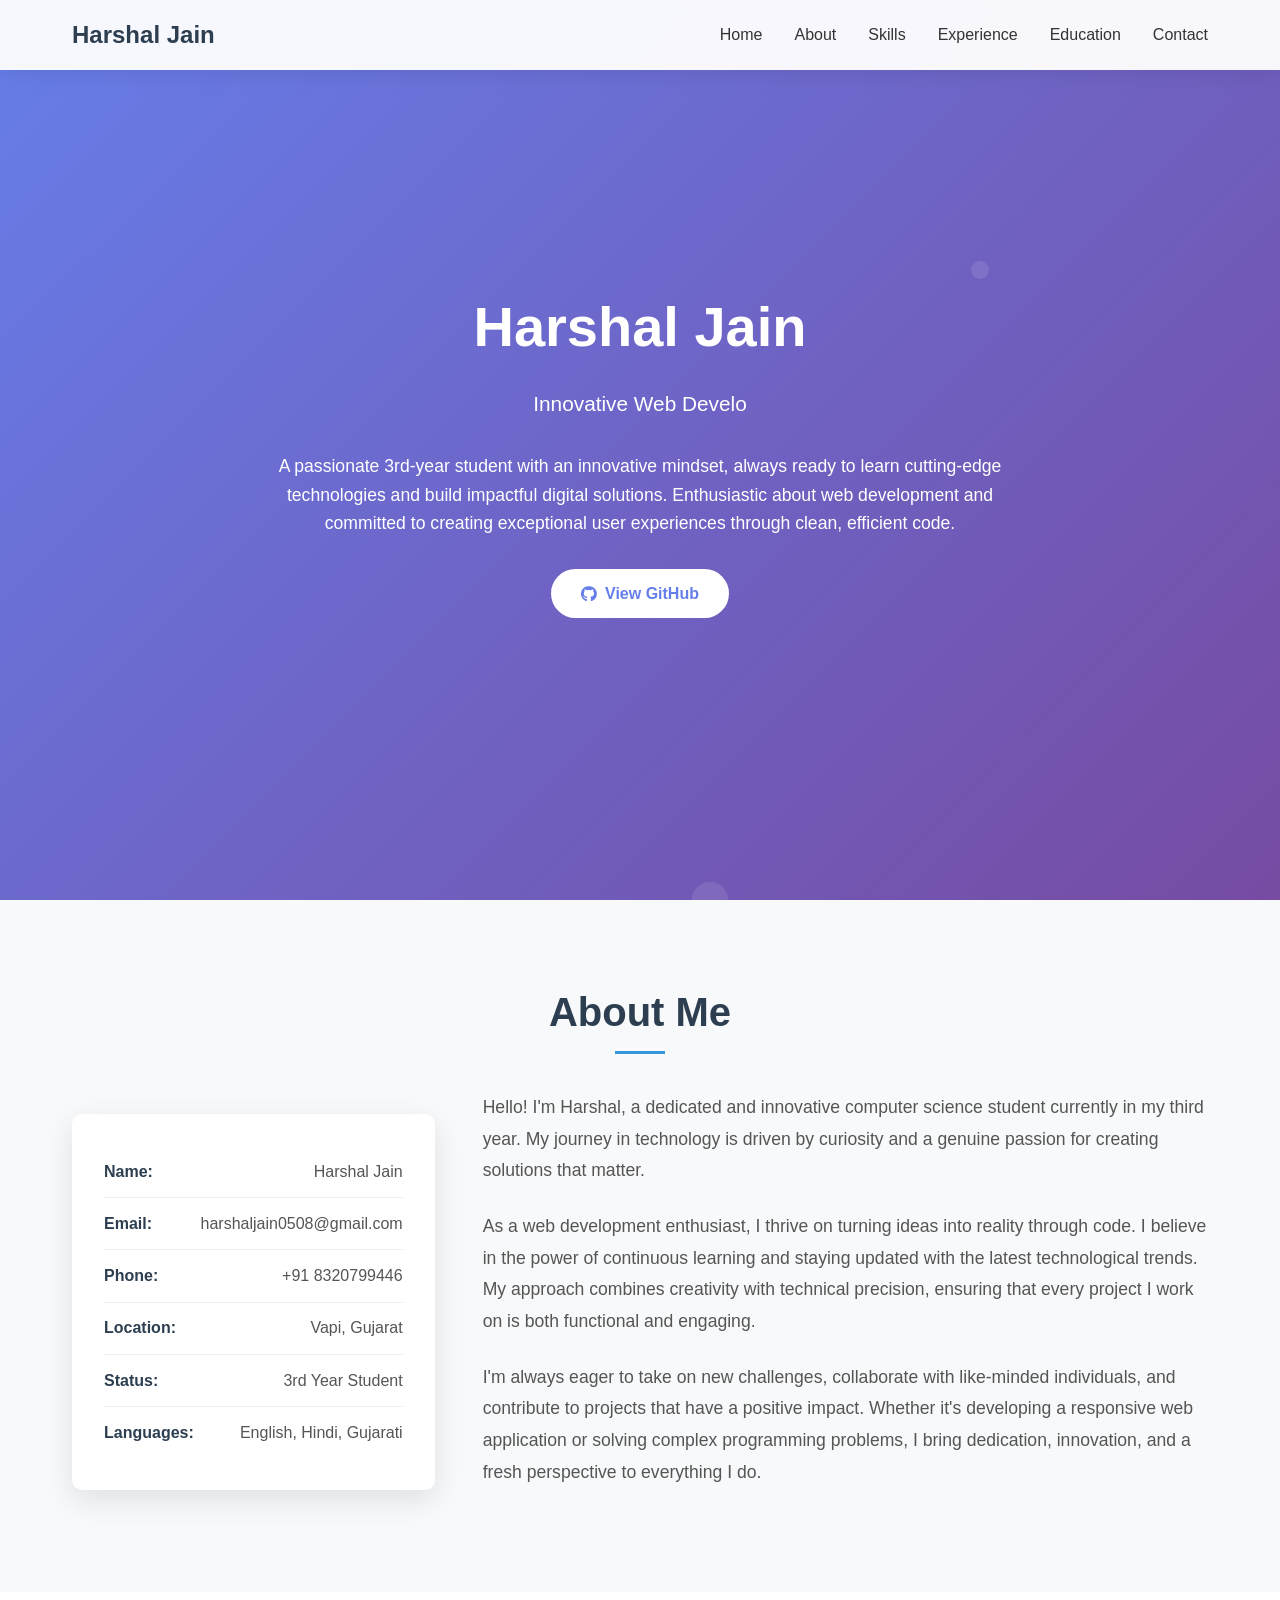
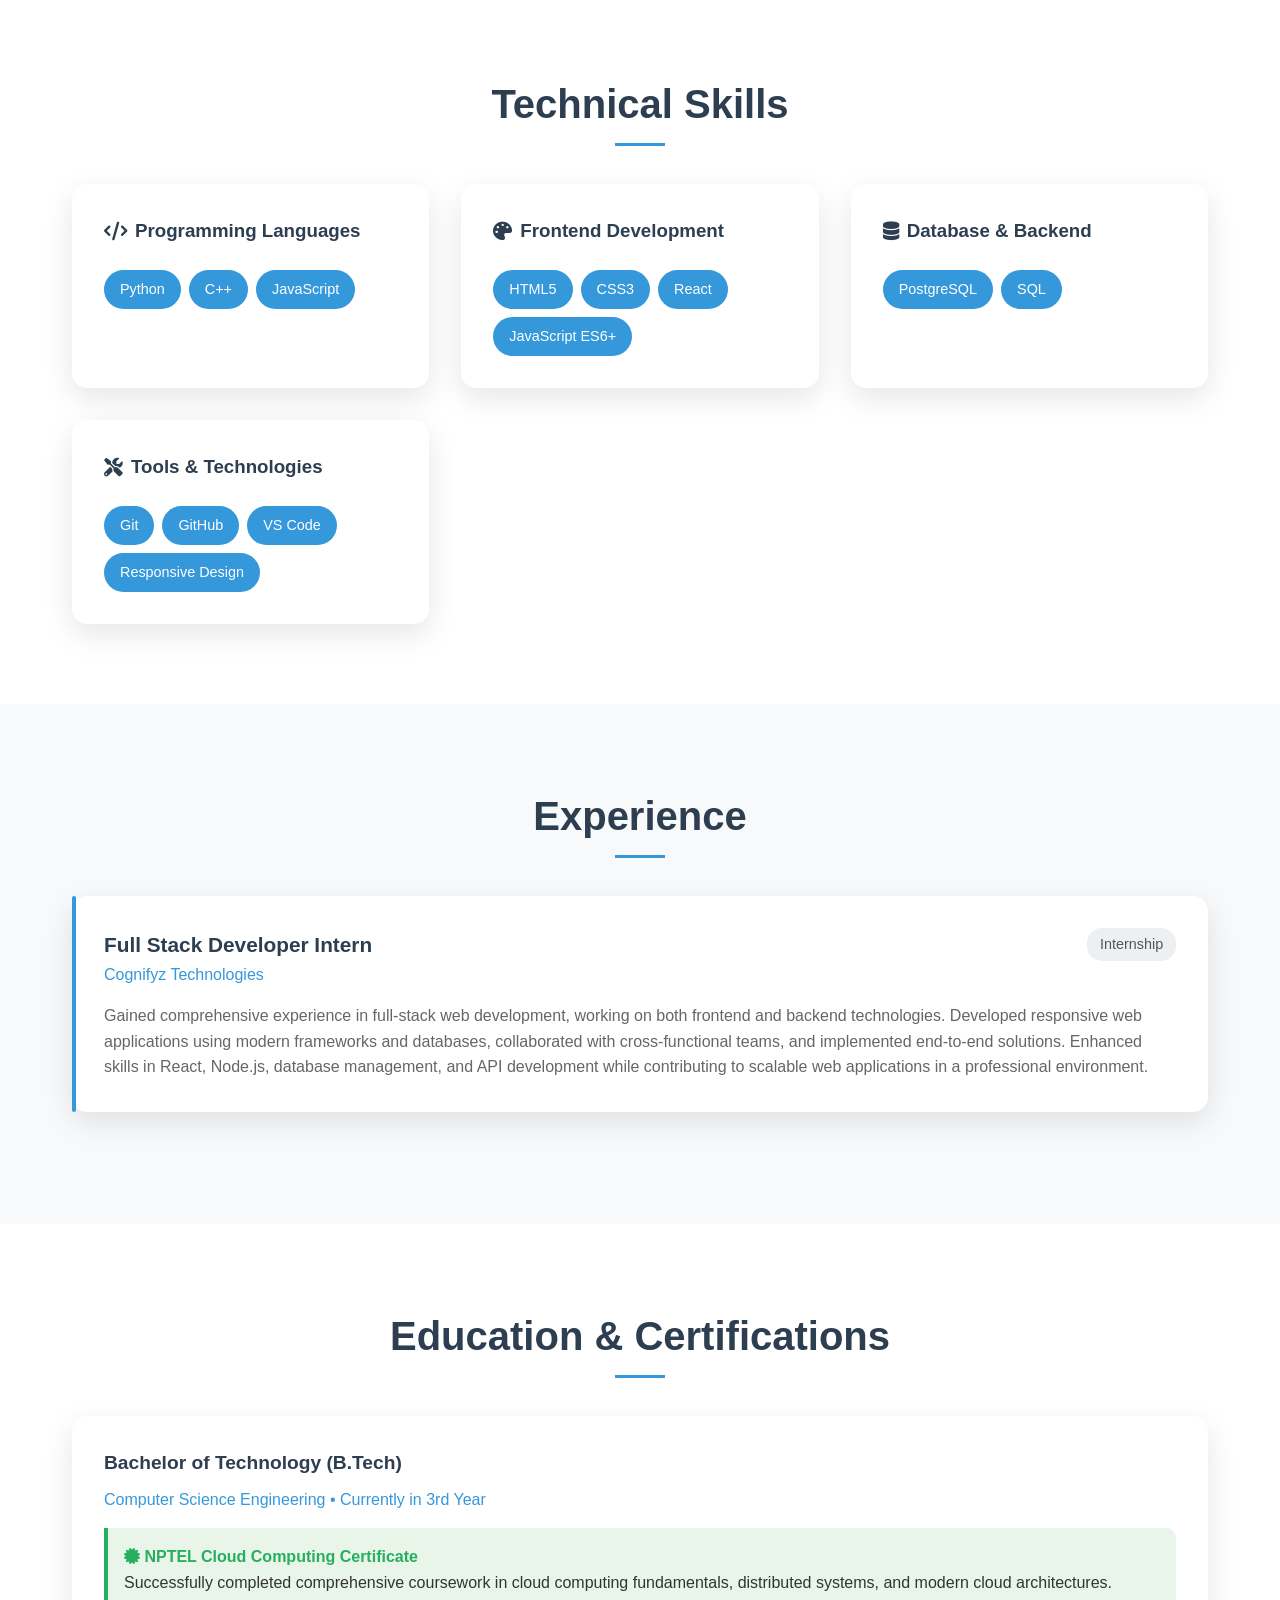
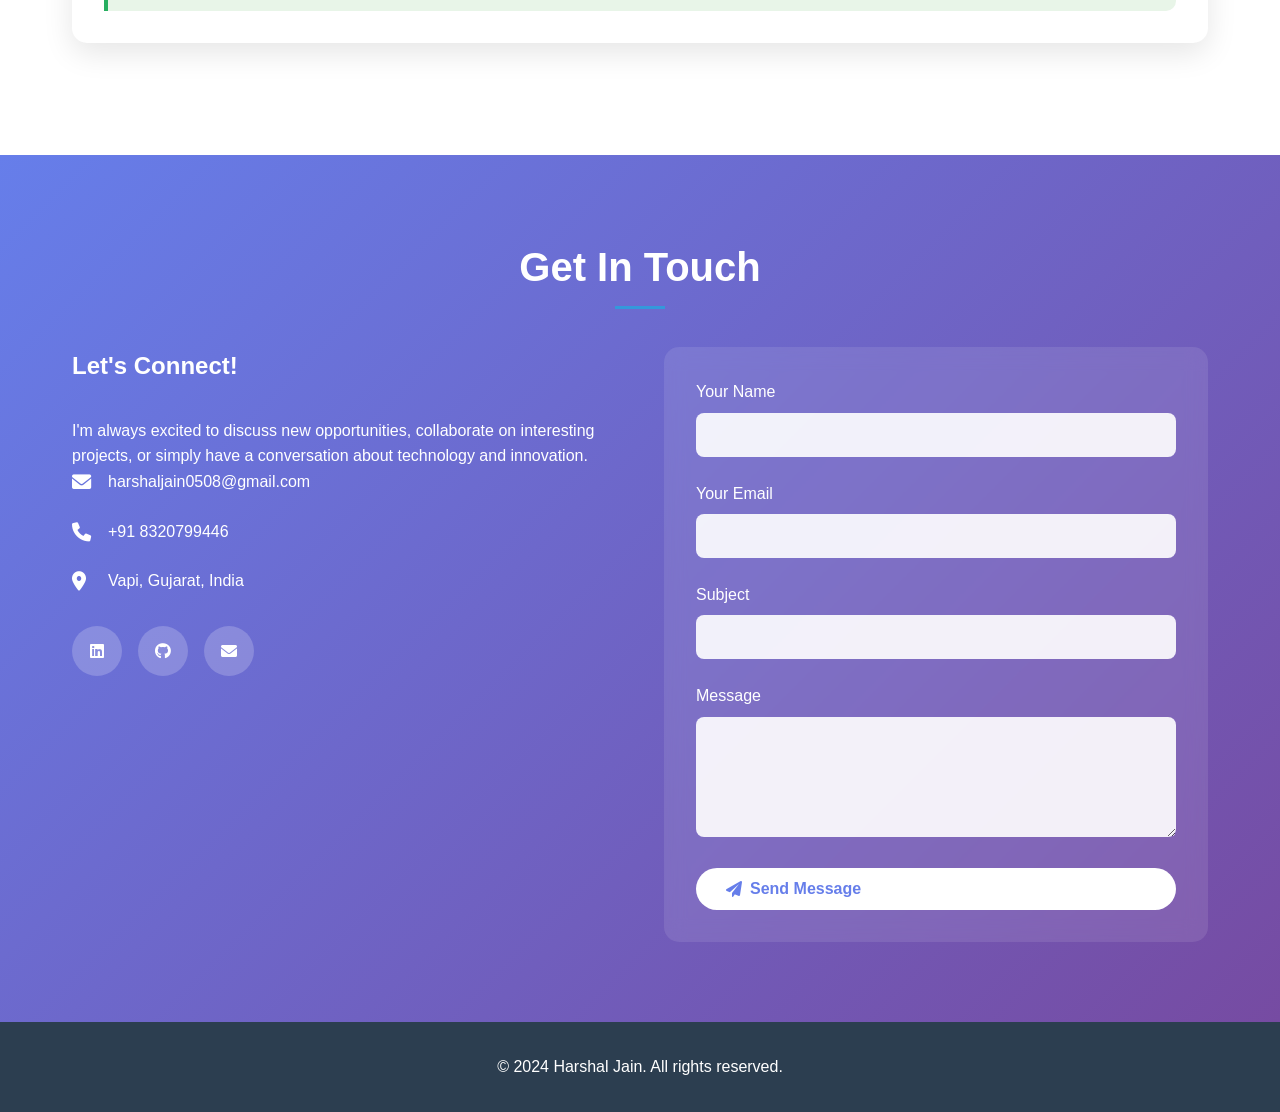
==== portfolio.html @ 142d11ee "Add files via upload" ====
<!DOCTYPE html>
<html lang="en">
<head>
    <meta charset="UTF-8">
    <meta name="viewport" content="width=device-width, initial-scale=1.0">
    <title>My Portfolio - Harshal Jain</title>
    <link href="https://cdnjs.cloudflare.com/ajax/libs/font-awesome/6.0.0/css/all.min.css" rel="stylesheet">
    <style>
        * {
            margin: 0;
            padding: 0;
            box-sizing: border-box;
        }

        body {
            font-family: 'Segoe UI', Tahoma, Geneva, Verdana, sans-serif;
            line-height: 1.6;
            color: #333;
            scroll-behavior: smooth;
        }

        /* Navigation */
        .navbar {
            position: fixed;
            top: 0;
            width: 100%;
            background: rgba(255, 255, 255, 0.95);
            backdrop-filter: blur(10px);
            z-index: 1000;
            padding: 1rem 0;
            box-shadow: 0 2px 20px rgba(0, 0, 0, 0.1);
            transition: all 0.3s ease;
        }

        .nav-container {
            max-width: 1200px;
            margin: 0 auto;
            display: flex;
            justify-content: space-between;
            align-items: center;
            padding: 0 2rem;
        }

        .logo {
            font-size: 1.5rem;
            font-weight: bold;
            color: #2c3e50;
            text-decoration: none;
        }

        .nav-links {
            display: flex;
            list-style: none;
            gap: 2rem;
        }

        .nav-links a {
            text-decoration: none;
            color: #333;
            font-weight: 500;
            transition: color 0.3s ease;
            position: relative;
        }

        .nav-links a:hover {
            color: #3498db;
        }

        .nav-links a::after {
            content: '';
            position: absolute;
            width: 0;
            height: 2px;
            bottom: -5px;
            left: 0;
            background: #3498db;
            transition: width 0.3s ease;
        }

        .nav-links a:hover::after {
            width: 100%;
        }

        /* Hero Section */
        .hero {
            min-height: 100vh;
            background: linear-gradient(135deg, #667eea 0%, #764ba2 100%);
            display: flex;
            align-items: center;
            justify-content: center;
            text-align: center;
            color: white;
            position: relative;
            overflow: hidden;
        }

        .hero::before {
            content: '';
            position: absolute;
            width: 200%;
            height: 200%;
            background: url('data:image/svg+xml,<svg xmlns="http://www.w3.org/2000/svg" viewBox="0 0 100 100"><defs><pattern id="grain" width="100" height="100" patternUnits="userSpaceOnUse"><circle cx="25" cy="25" r="1" fill="white" opacity="0.1"/><circle cx="75" cy="75" r="1" fill="white" opacity="0.1"/><circle cx="50" cy="10" r="0.5" fill="white" opacity="0.1"/><circle cx="10" cy="60" r="0.5" fill="white" opacity="0.1"/><circle cx="90" cy="40" r="0.5" fill="white" opacity="0.1"/></pattern></defs><rect width="100" height="100" fill="url(%23grain)"/></svg>');
            animation: float 20s ease-in-out infinite;
        }

        @keyframes float {
            0%, 100% { transform: translateY(0px) rotate(0deg); }
            50% { transform: translateY(-20px) rotate(1deg); }
        }

        .hero-content {
            position: relative;
            z-index: 2;
            max-width: 800px;
            padding: 2rem;
        }

        .hero h1 {
            font-size: 3.5rem;
            margin-bottom: 1rem;
            animation: slideInUp 1s ease;
        }

        .hero .subtitle {
            font-size: 1.3rem;
            margin-bottom: 2rem;
            opacity: 0.9;
            animation: slideInUp 1s ease 0.2s both;
        }

        .hero .description {
            font-size: 1.1rem;
            margin-bottom: 2rem;
            opacity: 0.8;
            animation: slideInUp 1s ease 0.4s both;
        }

        .cta-buttons {
            display: flex;
            gap: 1rem;
            justify-content: center;
            flex-wrap: wrap;
            animation: slideInUp 1s ease 0.6s both;
        }

        .btn {
            padding: 12px 30px;
            border: none;
            border-radius: 50px;
            font-size: 1rem;
            font-weight: 600;
            text-decoration: none;
            transition: all 0.3s ease;
            cursor: pointer;
            display: inline-flex;
            align-items: center;
            gap: 0.5rem;
        }

        .btn-primary {
            background: white;
            color: #667eea;
        }

        .btn-primary:hover {
            transform: translateY(-2px);
            box-shadow: 0 10px 25px rgba(0, 0, 0, 0.2);
        }

        .btn-secondary {
            background: transparent;
            color: white;
            border: 2px solid white;
        }

        .btn-secondary:hover {
            background: white;
            color: #667eea;
            transform: translateY(-2px);
        }

        @keyframes slideInUp {
            from {
                opacity: 0;
                transform: translateY(50px);
            }
            to {
                opacity: 1;
                transform: translateY(0);
            }
        }

        /* Section Styles */
        .section {
            padding: 5rem 0;
        }

        .container {
            max-width: 1200px;
            margin: 0 auto;
            padding: 0 2rem;
        }

        .section-title {
            text-align: center;
            font-size: 2.5rem;
            margin-bottom: 3rem;
            color: #2c3e50;
            position: relative;
        }

        .section-title::after {
            content: '';
            position: absolute;
            bottom: -10px;
            left: 50%;
            transform: translateX(-50%);
            width: 50px;
            height: 3px;
            background: #3498db;
        }

        /* About Section */
        .about {
            background: #f8f9fa;
        }

        .about-content {
            display: grid;
            grid-template-columns: 1fr 2fr;
            gap: 3rem;
            align-items: center;
        }

        .about-text {
            font-size: 1.1rem;
            line-height: 1.8;
            color: #555;
        }

        .about-text p {
            margin-bottom: 1.5rem;
        }

        .personal-info {
            background: white;
            padding: 2rem;
            border-radius: 10px;
            box-shadow: 0 10px 30px rgba(0, 0, 0, 0.1);
        }

        .info-item {
            display: flex;
            justify-content: space-between;
            padding: 0.8rem 0;
            border-bottom: 1px solid #eee;
        }

        .info-item:last-child {
            border-bottom: none;
        }

        .info-label {
            font-weight: 600;
            color: #2c3e50;
        }

        .info-value {
            color: #555;
        }

        /* Skills Section */
        .skills-grid {
            display: grid;
            grid-template-columns: repeat(auto-fit, minmax(300px, 1fr));
            gap: 2rem;
        }

        .skill-category {
            background: white;
            padding: 2rem;
            border-radius: 15px;
            box-shadow: 0 10px 30px rgba(0, 0, 0, 0.1);
            transition: transform 0.3s ease;
        }

        .skill-category:hover {
            transform: translateY(-5px);
        }

        .skill-category h3 {
            color: #2c3e50;
            margin-bottom: 1.5rem;
            display: flex;
            align-items: center;
            gap: 0.5rem;
        }

        .skill-tags {
            display: flex;
            flex-wrap: wrap;
            gap: 0.5rem;
        }

        .skill-tag {
            background: #3498db;
            color: white;
            padding: 0.5rem 1rem;
            border-radius: 25px;
            font-size: 0.9rem;
            font-weight: 500;
        }

        /* Experience Section */
        .experience {
            background: #f8f9fa;
        }

        .experience-item {
            background: white;
            padding: 2rem;
            border-radius: 15px;
            box-shadow: 0 10px 30px rgba(0, 0, 0, 0.1);
            position: relative;
            margin-bottom: 2rem;
        }

        .experience-item::before {
            content: '';
            position: absolute;
            top: 0;
            left: 0;
            width: 4px;
            height: 100%;
            background: #3498db;
            border-radius: 2px;
        }

        .experience-header {
            display: flex;
            justify-content: space-between;
            align-items: flex-start;
            margin-bottom: 1rem;
            flex-wrap: wrap;
        }

        .experience-title {
            color: #2c3e50;
            font-size: 1.3rem;
            font-weight: 600;
        }

        .experience-company {
            color: #3498db;
            font-weight: 500;
        }

        .experience-duration {
            background: #ecf0f1;
            padding: 0.3rem 0.8rem;
            border-radius: 15px;
            font-size: 0.9rem;
            color: #555;
        }

        .experience-description {
            color: #666;
            line-height: 1.6;
        }

        /* Education Section */
        .education-item {
            background: white;
            padding: 2rem;
            border-radius: 15px;
            box-shadow: 0 10px 30px rgba(0, 0, 0, 0.1);
            margin-bottom: 2rem;
        }

        .education-degree {
            font-size: 1.2rem;
            font-weight: 600;
            color: #2c3e50;
            margin-bottom: 0.5rem;
        }

        .education-school {
            color: #3498db;
            font-weight: 500;
            margin-bottom: 0.5rem;
        }

        .education-year {
            color: #666;
        }

        .certification {
            background: #e8f5e8;
            border-left: 4px solid #27ae60;
            padding: 1rem;
            margin-top: 1rem;
            border-radius: 0 10px 10px 0;
        }

        .certification-title {
            font-weight: 600;
            color: #27ae60;
        }

        /* Contact Section */
        .contact {
            background: linear-gradient(135deg, #667eea 0%, #764ba2 100%);
            color: white;
        }

        .contact-content {
            display: grid;
            grid-template-columns: 1fr 1fr;
            gap: 3rem;
        }

        .contact-info h3 {
            margin-bottom: 2rem;
            font-size: 1.5rem;
        }

        .contact-item {
            display: flex;
            align-items: center;
            gap: 1rem;
            margin-bottom: 1.5rem;
        }

        .contact-item i {
            font-size: 1.2rem;
            width: 20px;
        }

        .contact-form {
            background: rgba(255, 255, 255, 0.1);
            padding: 2rem;
            border-radius: 15px;
            backdrop-filter: blur(10px);
        }

        .form-group {
            margin-bottom: 1.5rem;
        }

        .form-group label {
            display: block;
            margin-bottom: 0.5rem;
            font-weight: 500;
        }

        .form-group input,
        .form-group textarea {
            width: 100%;
            padding: 0.8rem;
            border: none;
            border-radius: 8px;
            background: rgba(255, 255, 255, 0.9);
            font-size: 1rem;
        }

        .form-group textarea {
            height: 120px;
            resize: vertical;
        }

        /* Social Links */
        .social-links {
            display: flex;
            gap: 1rem;
            margin-top: 2rem;
        }

        .social-link {
            display: flex;
            align-items: center;
            justify-content: center;
            width: 50px;
            height: 50px;
            background: rgba(255, 255, 255, 0.2);
            border-radius: 50%;
            color: white;
            text-decoration: none;
            transition: all 0.3s ease;
        }

        .social-link:hover {
            background: white;
            color: #667eea;
            transform: translateY(-3px);
        }

        /* Footer */
        .footer {
            background: #2c3e50;
            color: white;
            text-align: center;
            padding: 2rem 0;
        }

        /* Responsive Design */
        @media (max-width: 768px) {
            .nav-links {
                display: none;
            }

            .hero h1 {
                font-size: 2.5rem;
            }

            .about-content {
                grid-template-columns: 1fr;
            }

            .contact-content {
                grid-template-columns: 1fr;
            }

            .cta-buttons {
                flex-direction: column;
                align-items: center;
            }

            .experience-header {
                flex-direction: column;
                gap: 0.5rem;
            }
        }

        /* Scroll animations */
        .animate-on-scroll {
            opacity: 0;
            transform: translateY(50px);
            transition: all 0.6s ease;
        }

        .animate-on-scroll.animated {
            opacity: 1;
            transform: translateY(0);
        }
    </style>
</head>
<body>
    <!-- Navigation -->
    <nav class="navbar">
        <div class="nav-container">
            <a href="#home" class="logo">Harshal Jain</a>
            <ul class="nav-links">
                <li><a href="#home">Home</a></li>
                <li><a href="#about">About</a></li>
                <li><a href="#skills">Skills</a></li>
                <li><a href="#experience">Experience</a></li>
                <li><a href="#education">Education</a></li>
                <li><a href="#contact">Contact</a></li>
            </ul>
        </div>
    </nav>

    <!-- Hero Section -->
    <section id="home" class="hero">
        <div class="hero-content">
            <h1>Harshal Jain</h1>
            <p class="subtitle">Innovative Web Developer & Technology Enthusiast</p>
            <p class="description">
                A passionate 3rd-year student with an innovative mindset, always ready to learn cutting-edge technologies 
                and build impactful digital solutions. Enthusiastic about web development and committed to creating 
                exceptional user experiences through clean, efficient code.
            </p>
            <div class="cta-buttons">
                <a href="https://github.com/harshal0508" target="_blank" class="btn btn-primary">
                    <i class="fab fa-github"></i> View GitHub
                </a>
            </div>
        </div>
    </section>

    <!-- About Section -->
    <section id="about" class="section about">
        <div class="container">
            <h2 class="section-title animate-on-scroll">About Me</h2>
            <div class="about-content">
                <div class="personal-info animate-on-scroll">
                    <div class="info-item">
                        <span class="info-label">Name:</span>
                        <span class="info-value">Harshal Jain</span>
                    </div>
                    <div class="info-item">
                        <span class="info-label">Email:</span>
                        <span class="info-value">harshaljain0508@gmail.com</span>
                    </div>
                    <div class="info-item">
                        <span class="info-label">Phone:</span>
                        <span class="info-value">+91 8320799446</span>
                    </div>
                    <div class="info-item">
                        <span class="info-label">Location:</span>
                        <span class="info-value">Vapi, Gujarat</span>
                    </div>
                    <div class="info-item">
                        <span class="info-label">Status:</span>
                        <span class="info-value">3rd Year Student</span>
                    </div>
                    <div class="info-item">
                        <span class="info-label">Languages:</span>
                        <span class="info-value">English, Hindi, Gujarati</span>
                    </div>
                </div>
                <div class="about-text animate-on-scroll">
                    <p>
                        Hello! I'm Harshal, a dedicated and innovative computer science student currently in my third year. 
                        My journey in technology is driven by curiosity and a genuine passion for creating solutions that matter.
                    </p>
                    <p>
                        As a web development enthusiast, I thrive on turning ideas into reality through code. I believe in 
                        the power of continuous learning and staying updated with the latest technological trends. My approach 
                        combines creativity with technical precision, ensuring that every project I work on is both functional 
                        and engaging.
                    </p>
                    <p>
                        I'm always eager to take on new challenges, collaborate with like-minded individuals, and contribute 
                        to projects that have a positive impact. Whether it's developing a responsive web application or 
                        solving complex programming problems, I bring dedication, innovation, and a fresh perspective to everything I do.
                    </p>
                </div>
            </div>
        </div>
    </section>

    <!-- Skills Section -->
    <section id="skills" class="section">
        <div class="container">
            <h2 class="section-title animate-on-scroll">Technical Skills</h2>
            <div class="skills-grid">
                <div class="skill-category animate-on-scroll">
                    <h3><i class="fas fa-code"></i> Programming Languages</h3>
                    <div class="skill-tags">
                        <span class="skill-tag">Python</span>
                        <span class="skill-tag">C++</span>
                        <span class="skill-tag">JavaScript</span>
                    </div>
                </div>
                <div class="skill-category animate-on-scroll">
                    <h3><i class="fas fa-palette"></i> Frontend Development</h3>
                    <div class="skill-tags">
                        <span class="skill-tag">HTML5</span>
                        <span class="skill-tag">CSS3</span>
                        <span class="skill-tag">React</span>
                        <span class="skill-tag">JavaScript ES6+</span>
                    </div>
                </div>
                <div class="skill-category animate-on-scroll">
                    <h3><i class="fas fa-database"></i> Database & Backend</h3>
                    <div class="skill-tags">
                        <span class="skill-tag">PostgreSQL</span>
                        <span class="skill-tag">SQL</span>
                    </div>
                </div>
                <div class="skill-category animate-on-scroll">
                    <h3><i class="fas fa-tools"></i> Tools & Technologies</h3>
                    <div class="skill-tags">
                        <span class="skill-tag">Git</span>
                        <span class="skill-tag">GitHub</span>
                        <span class="skill-tag">VS Code</span>
                        <span class="skill-tag">Responsive Design</span>
                    </div>
                </div>
            </div>
        </div>
    </section>

    <!-- Experience Section -->
    <section id="experience" class="section experience">
        <div class="container">
            <h2 class="section-title animate-on-scroll">Experience</h2>
            <div class="experience-item animate-on-scroll">
                <div class="experience-header">
                    <div>
                        <div class="experience-title">Full Stack Developer Intern</div>
                        <div class="experience-company">Cognifyz Technologies</div>
                    </div>
                    <div class="experience-duration">Internship</div>
                </div>
                <div class="experience-description">
                    Gained comprehensive experience in full-stack web development, working on both frontend and backend 
                    technologies. Developed responsive web applications using modern frameworks and databases, collaborated 
                    with cross-functional teams, and implemented end-to-end solutions. Enhanced skills in React, Node.js, 
                    database management, and API development while contributing to scalable web applications in a 
                    professional environment.
                </div>
            </div>
        </div>
    </section>

    <!-- Education Section -->
    <section id="education" class="section">
        <div class="container">
            <h2 class="section-title animate-on-scroll">Education & Certifications</h2>
            <div class="education-item animate-on-scroll">
                <div class="education-degree">Bachelor of Technology (B.Tech)</div>
                <div class="education-school">Computer Science Engineering • Currently in 3rd Year</div>
                
                <div class="certification">
                    <div class="certification-title">
                        <i class="fas fa-certificate"></i> NPTEL Cloud Computing Certificate
                    </div>
                    <p>Successfully completed comprehensive coursework in cloud computing fundamentals, 
                    distributed systems, and modern cloud architectures.</p>
                </div>
            </div>
        </div>
    </section>

    <!-- Contact Section -->
    <section id="contact" class="section contact">
        <div class="container">
            <h2 class="section-title" style="color: white;">Get In Touch</h2>
            <div class="contact-content">
                <div class="contact-info animate-on-scroll">
                    <h3>Let's Connect!</h3>
                    <p>I'm always excited to discuss new opportunities, collaborate on interesting projects, or simply have a conversation about technology and innovation.</p>
                    
                    <div class="contact-item">
                        <i class="fas fa-envelope"></i>
                        <span>harshaljain0508@gmail.com</span>
                    </div>
                    <div class="contact-item">
                        <i class="fas fa-phone"></i>
                        <span>+91 8320799446</span>
                    </div>
                    <div class="contact-item">
                        <i class="fas fa-map-marker-alt"></i>
                        <span>Vapi, Gujarat, India</span>
                    </div>

                    <div class="social-links">
                        <a href="https://www.linkedin.com/in/harshal-jain-1a2a1a374" target="_blank" class="social-link">
                            <i class="fab fa-linkedin"></i>
                        </a>
                        <a href="https://github.com/harshal0508" target="_blank" class="social-link">
                            <i class="fab fa-github"></i>
                        </a>
                        <a href="mailto:harshaljain0508@gmail.com" class="social-link">
                            <i class="fas fa-envelope"></i>
                        </a>
                    </div>
                </div>
                
                <div class="contact-form animate-on-scroll">
                    <form>
                        <div class="form-group">
                            <label for="name">Your Name</label>
                            <input type="text" id="name" name="name" required>
                        </div>
                        <div class="form-group">
                            <label for="email">Your Email</label>
                            <input type="email" id="email" name="email" required>
                        </div>
                        <div class="form-group">
                            <label for="subject">Subject</label>
                            <input type="text" id="subject" name="subject" required>
                        </div>
                        <div class="form-group">
                            <label for="message">Message</label>
                            <textarea id="message" name="message" required></textarea>
                        </div>
                        <button type="submit" class="btn btn-primary" style="width: 100%;">
                            <i class="fas fa-paper-plane"></i> Send Message
                        </button>
                    </form>
                </div>
            </div>
        </div>
    </section>

    <!-- Footer -->
    <footer class="footer">
        <div class="container">
            <p>&copy; 2024 Harshal Jain. All rights reserved.</p>
        </div>
    </footer>

    <script>
        // Smooth scrolling for navigation links
        document.querySelectorAll('a[href^="#"]').forEach(anchor => {
            anchor.addEventListener('click', function (e) {
                e.preventDefault();
                const target = document.querySelector(this.getAttribute('href'));
                if (target) {
                    target.scrollIntoView({
                        behavior: 'smooth',
                        block: 'start'
                    });
                }
            });
        });

        // Navbar background change on scroll
        window.addEventListener('scroll', function() {
            const navbar = document.querySelector('.navbar');
            if (window.scrollY > 50) {
                navbar.style.background = 'rgba(255, 255, 255, 0.98)';
                navbar.style.boxShadow = '0 2px 20px rgba(0, 0, 0, 0.15)';
            } else {
                navbar.style.background = 'rgba(255, 255, 255, 0.95)';
                navbar.style.boxShadow = '0 2px 20px rgba(0, 0, 0, 0.1)';
            }
        });

        // Scroll animations
        const observerOptions = {
            threshold: 0.1,
            rootMargin: '0px 0px -50px 0px'
        };

        const observer = new IntersectionObserver(function(entries) {
            entries.forEach(entry => {
                if (entry.isIntersecting) {
                    entry.target.classList.add('animated');
                }
            });
        }, observerOptions);

        document.querySelectorAll('.animate-on-scroll').forEach(el => {
            observer.observe(el);
        });

        // Form submission (you can integrate with a backend service)
        document.querySelector('form').addEventListener('submit', function(e) {
            e.preventDefault();
            alert('Thank you for your message! I\'ll get back to you soon.');
            this.reset();
        });

        // Add typing effect to hero subtitle
        const subtitle = document.querySelector('.hero .subtitle');
        const text = subtitle.textContent;
        subtitle.textContent = '';
        
        let i = 0;
        const typeSpeed = 50;
        
        setTimeout(() => {
            function typeWriter() {
                if (i < text.length) {
                    subtitle.textContent += text.charAt(i);
                    i++;
                    setTimeout(typeWriter, typeSpeed);
                }
            }
            typeWriter();
        }, 1000);
    </script>
</body>
</html>
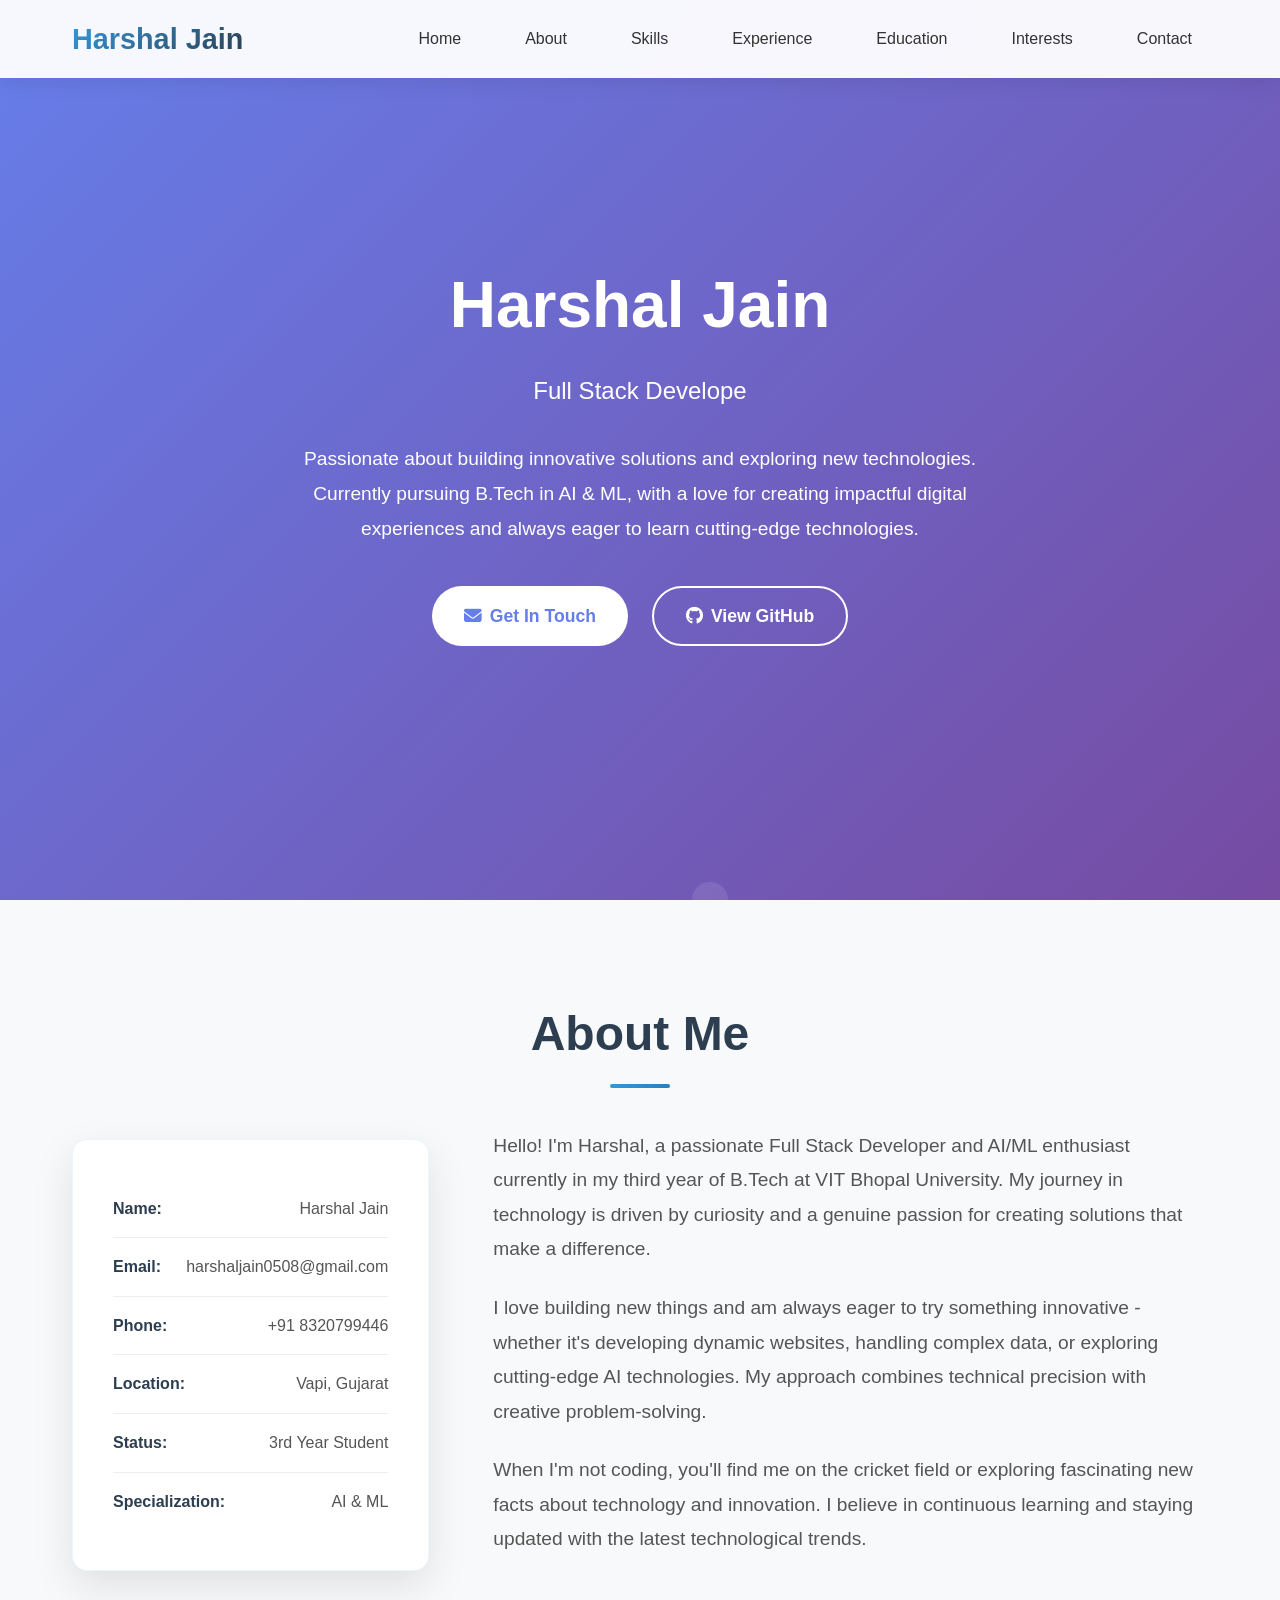
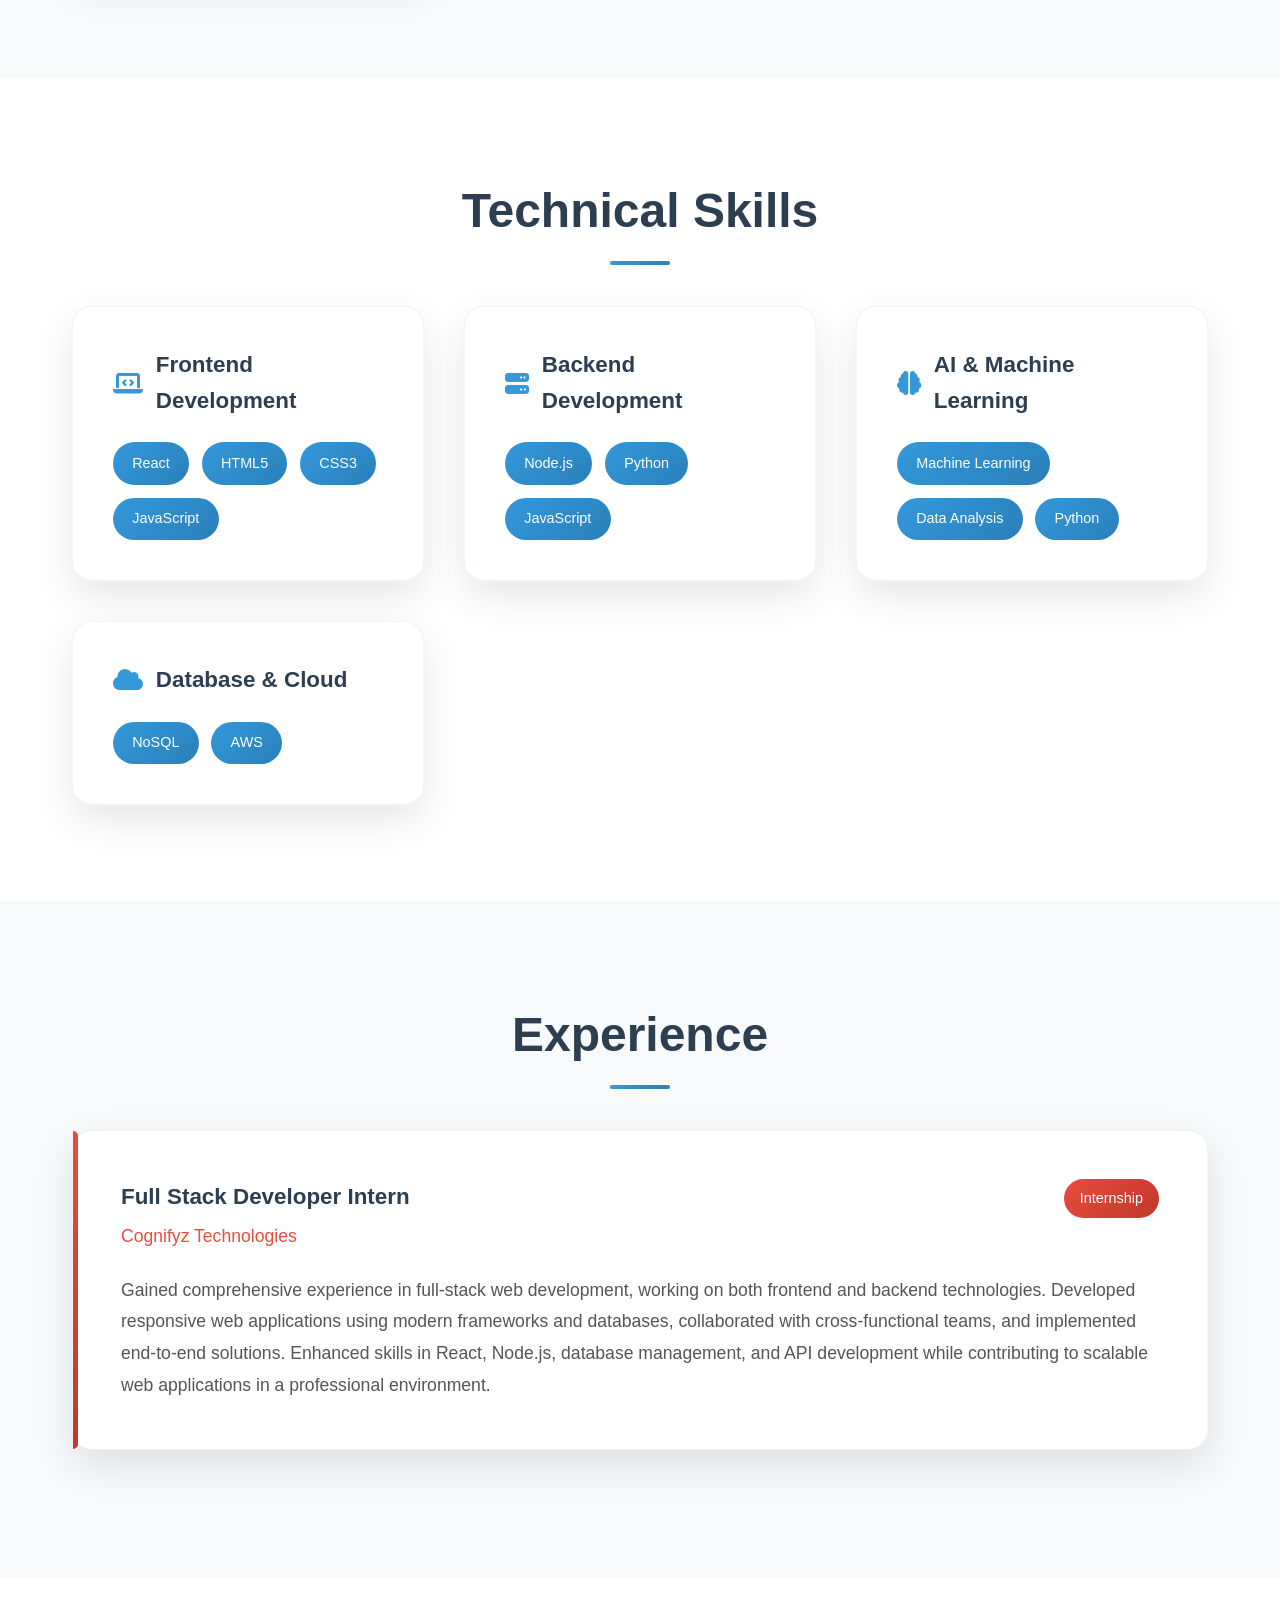
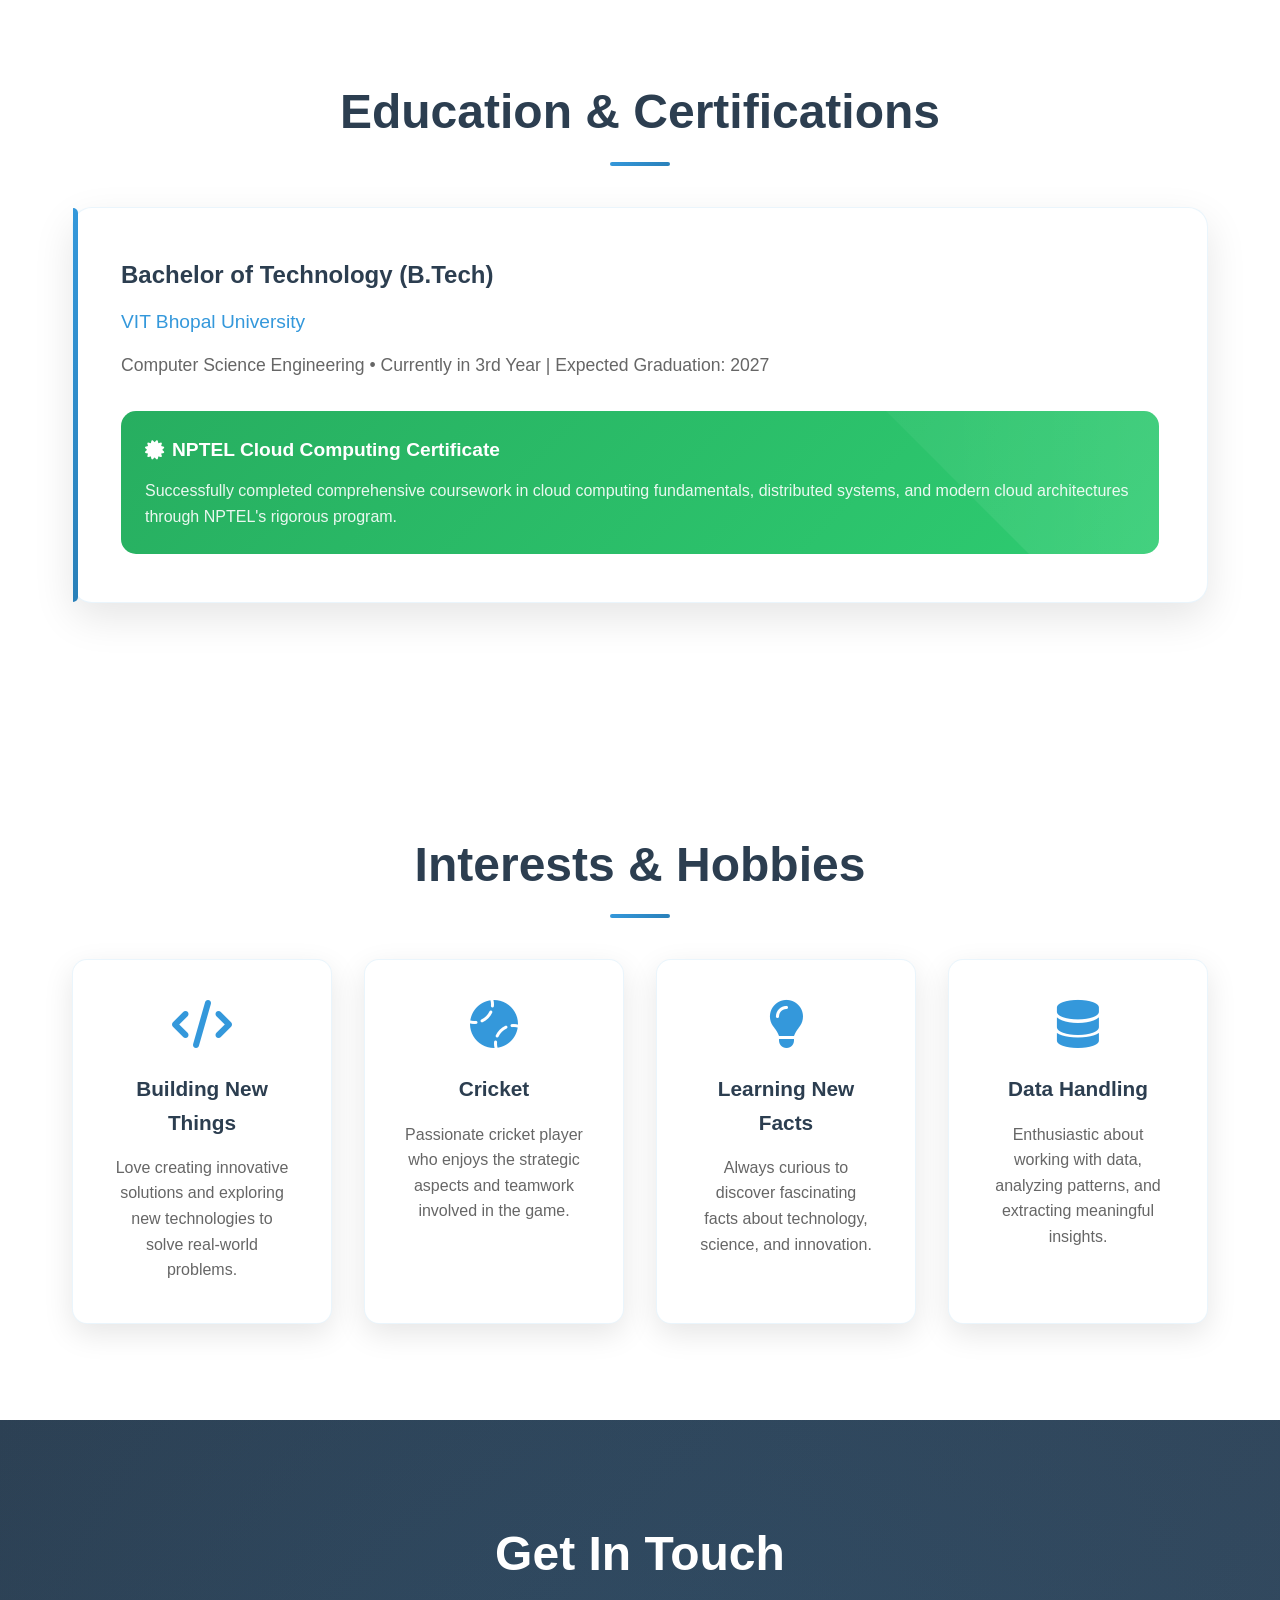
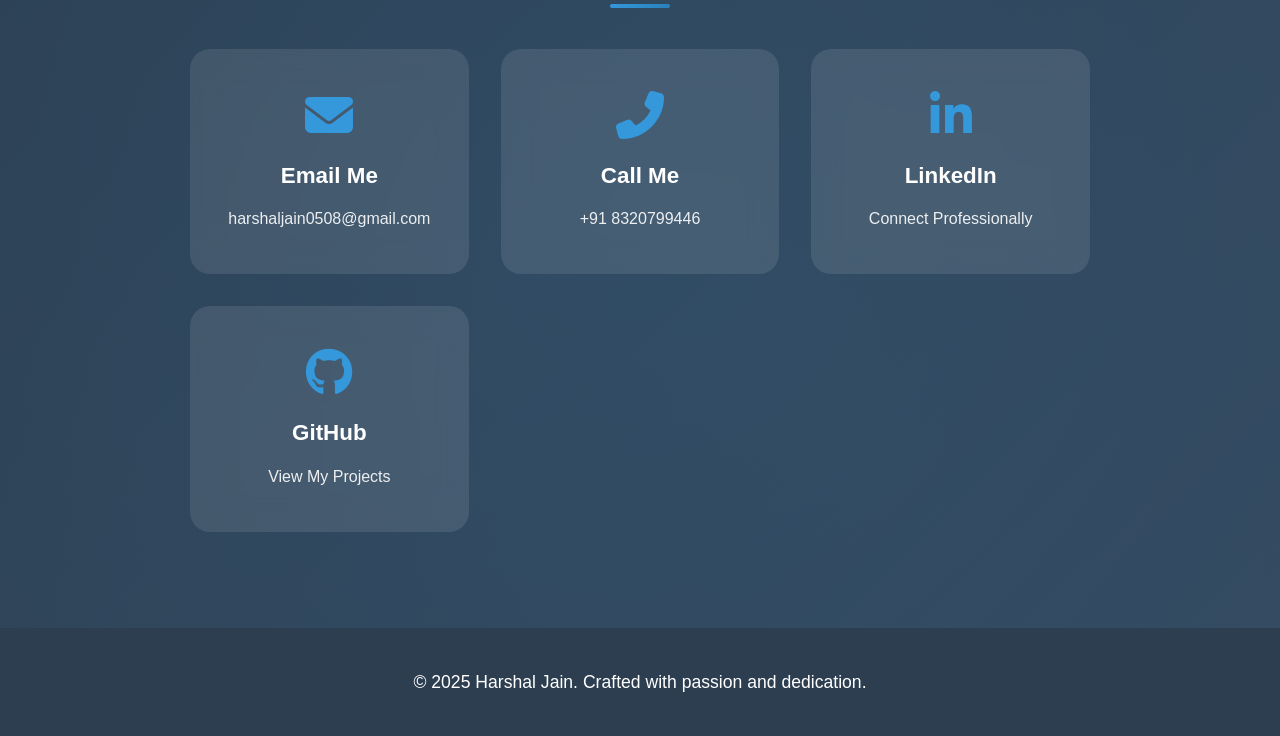
==== commit cd94f917: "Update portfolio.html" ====
--- a/portfolio.html
+++ b/portfolio.html
@@ -3,8 +3,8 @@
 <head>
     <meta charset="UTF-8">
     <meta name="viewport" content="width=device-width, initial-scale=1.0">
-    <title>My Portfolio - Harshal Jain</title>
-    <link href="https://cdnjs.cloudflare.com/ajax/libs/font-awesome/6.0.0/css/all.min.css" rel="stylesheet">
+    <title>Harshal Jain - Full Stack Developer</title>
+    <link href="https://cdnjs.cloudflare.com/ajax/libs/font-awesome/6.4.0/css/all.min.css" rel="stylesheet">
     <style>
         * {
             margin: 0;
@@ -17,6 +17,14 @@
             line-height: 1.6;
             color: #333;
             scroll-behavior: smooth;
+        }
+
+        /* Custom scrollbar */
+        ::-webkit-scrollbar { width: 8px; }
+        ::-webkit-scrollbar-track { background: #f1f1f1; }
+        ::-webkit-scrollbar-thumb { 
+            background: linear-gradient(180deg, #3498db, #2980b9);
+            border-radius: 4px;
         }
 
         /* Navigation */
@@ -25,7 +33,7 @@
             top: 0;
             width: 100%;
             background: rgba(255, 255, 255, 0.95);
-            backdrop-filter: blur(10px);
+            backdrop-filter: blur(15px);
             z-index: 1000;
             padding: 1rem 0;
             box-shadow: 0 2px 20px rgba(0, 0, 0, 0.1);
@@ -42,9 +50,12 @@
         }
 
         .logo {
-            font-size: 1.5rem;
+            font-size: 1.8rem;
             font-weight: bold;
-            color: #2c3e50;
+            background: linear-gradient(135deg, #3498db, #2c3e50);
+            -webkit-background-clip: text;
+            -webkit-text-fill-color: transparent;
+            background-clip: text;
             text-decoration: none;
         }
 
@@ -58,27 +69,15 @@
             text-decoration: none;
             color: #333;
             font-weight: 500;
-            transition: color 0.3s ease;
+            transition: all 0.3s ease;
             position: relative;
+            padding: 0.5rem 1rem;
+            border-radius: 8px;
         }
 
         .nav-links a:hover {
             color: #3498db;
-        }
-
-        .nav-links a::after {
-            content: '';
-            position: absolute;
-            width: 0;
-            height: 2px;
-            bottom: -5px;
-            left: 0;
-            background: #3498db;
-            transition: width 0.3s ease;
-        }
-
-        .nav-links a:hover::after {
-            width: 100%;
+            background: rgba(52, 152, 219, 0.1);
         }
 
         /* Hero Section */
@@ -99,7 +98,7 @@
             position: absolute;
             width: 200%;
             height: 200%;
-            background: url('data:image/svg+xml,<svg xmlns="http://www.w3.org/2000/svg" viewBox="0 0 100 100"><defs><pattern id="grain" width="100" height="100" patternUnits="userSpaceOnUse"><circle cx="25" cy="25" r="1" fill="white" opacity="0.1"/><circle cx="75" cy="75" r="1" fill="white" opacity="0.1"/><circle cx="50" cy="10" r="0.5" fill="white" opacity="0.1"/><circle cx="10" cy="60" r="0.5" fill="white" opacity="0.1"/><circle cx="90" cy="40" r="0.5" fill="white" opacity="0.1"/></pattern></defs><rect width="100" height="100" fill="url(%23grain)"/></svg>');
+            background: url('data:image/svg+xml,<svg xmlns="http://www.w3.org/2000/svg" viewBox="0 0 100 100"><defs><pattern id="grain" width="100" height="100" patternUnits="userSpaceOnUse"><circle cx="25" cy="25" r="1" fill="white" opacity="0.1"/><circle cx="75" cy="75" r="1" fill="white" opacity="0.1"/><circle cx="50" cy="10" r="0.5" fill="white" opacity="0.1"/></pattern></defs><rect width="100" height="100" fill="url(%23grain)"/></svg>');
             animation: float 20s ease-in-out infinite;
         }
 
@@ -116,38 +115,40 @@
         }
 
         .hero h1 {
-            font-size: 3.5rem;
+            font-size: 4rem;
             margin-bottom: 1rem;
             animation: slideInUp 1s ease;
+            font-weight: 700;
         }
 
         .hero .subtitle {
-            font-size: 1.3rem;
+            font-size: 1.5rem;
             margin-bottom: 2rem;
             opacity: 0.9;
             animation: slideInUp 1s ease 0.2s both;
         }
 
         .hero .description {
-            font-size: 1.1rem;
-            margin-bottom: 2rem;
+            font-size: 1.2rem;
+            margin-bottom: 2.5rem;
             opacity: 0.8;
+            line-height: 1.8;
             animation: slideInUp 1s ease 0.4s both;
         }
 
         .cta-buttons {
             display: flex;
-            gap: 1rem;
+            gap: 1.5rem;
             justify-content: center;
             flex-wrap: wrap;
             animation: slideInUp 1s ease 0.6s both;
         }
 
         .btn {
-            padding: 12px 30px;
+            padding: 14px 32px;
             border: none;
             border-radius: 50px;
-            font-size: 1rem;
+            font-size: 1.1rem;
             font-weight: 600;
             text-decoration: none;
             transition: all 0.3s ease;
@@ -163,8 +164,8 @@
         }
 
         .btn-primary:hover {
-            transform: translateY(-2px);
-            box-shadow: 0 10px 25px rgba(0, 0, 0, 0.2);
+            transform: translateY(-3px);
+            box-shadow: 0 15px 35px rgba(0, 0, 0, 0.2);
         }
 
         .btn-secondary {
@@ -176,7 +177,7 @@
         .btn-secondary:hover {
             background: white;
             color: #667eea;
-            transform: translateY(-2px);
+            transform: translateY(-3px);
         }
 
         @keyframes slideInUp {
@@ -192,7 +193,7 @@
 
         /* Section Styles */
         .section {
-            padding: 5rem 0;
+            padding: 6rem 0;
         }
 
         .container {
@@ -203,21 +204,23 @@
 
         .section-title {
             text-align: center;
-            font-size: 2.5rem;
-            margin-bottom: 3rem;
+            font-size: 3rem;
+            margin-bottom: 3.5rem;
             color: #2c3e50;
             position: relative;
+            font-weight: 600;
         }
 
         .section-title::after {
             content: '';
             position: absolute;
-            bottom: -10px;
+            bottom: -15px;
             left: 50%;
             transform: translateX(-50%);
-            width: 50px;
-            height: 3px;
-            background: #3498db;
+            width: 60px;
+            height: 4px;
+            background: linear-gradient(135deg, #3498db, #2980b9);
+            border-radius: 2px;
         }
 
         /* About Section */
@@ -228,12 +231,12 @@
         .about-content {
             display: grid;
             grid-template-columns: 1fr 2fr;
-            gap: 3rem;
+            gap: 4rem;
             align-items: center;
         }
 
         .about-text {
-            font-size: 1.1rem;
+            font-size: 1.2rem;
             line-height: 1.8;
             color: #555;
         }
@@ -244,15 +247,16 @@
 
         .personal-info {
             background: white;
-            padding: 2rem;
-            border-radius: 10px;
-            box-shadow: 0 10px 30px rgba(0, 0, 0, 0.1);
+            padding: 2.5rem;
+            border-radius: 15px;
+            box-shadow: 0 15px 40px rgba(0, 0, 0, 0.1);
+            border: 1px solid rgba(52, 152, 219, 0.1);
         }
 
         .info-item {
             display: flex;
             justify-content: space-between;
-            padding: 0.8rem 0;
+            padding: 1rem 0;
             border-bottom: 1px solid #eee;
         }
 
@@ -267,25 +271,46 @@
 
         .info-value {
             color: #555;
+            font-weight: 500;
         }
 
         /* Skills Section */
         .skills-grid {
             display: grid;
-            grid-template-columns: repeat(auto-fit, minmax(300px, 1fr));
-            gap: 2rem;
+            grid-template-columns: repeat(auto-fit, minmax(320px, 1fr));
+            gap: 2.5rem;
         }
 
         .skill-category {
             background: white;
-            padding: 2rem;
-            border-radius: 15px;
-            box-shadow: 0 10px 30px rgba(0, 0, 0, 0.1);
-            transition: transform 0.3s ease;
+            padding: 2.5rem;
+            border-radius: 20px;
+            box-shadow: 0 15px 40px rgba(0, 0, 0, 0.1);
+            transition: all 0.3s ease;
+            border: 1px solid rgba(52, 152, 219, 0.1);
+            position: relative;
+            overflow: hidden;
         }
 
         .skill-category:hover {
-            transform: translateY(-5px);
+            transform: translateY(-8px);
+            box-shadow: 0 25px 50px rgba(0, 0, 0, 0.15);
+        }
+
+        .skill-category::before {
+            content: '';
+            position: absolute;
+            top: 0;
+            left: 0;
+            right: 0;
+            height: 4px;
+            background: linear-gradient(135deg, #3498db, #2980b9);
+            opacity: 0;
+            transition: opacity 0.3s ease;
+        }
+
+        .skill-category:hover::before {
+            opacity: 1;
         }
 
         .skill-category h3 {
@@ -293,205 +318,318 @@
             margin-bottom: 1.5rem;
             display: flex;
             align-items: center;
-            gap: 0.5rem;
+            gap: 0.8rem;
+            font-size: 1.4rem;
+        }
+
+        .skill-category i {
+            color: #3498db;
+            font-size: 1.5rem;
         }
 
         .skill-tags {
             display: flex;
             flex-wrap: wrap;
-            gap: 0.5rem;
+            gap: 0.8rem;
         }
 
         .skill-tag {
-            background: #3498db;
+            background: linear-gradient(135deg, #3498db, #2980b9);
+            color: white;
+            padding: 0.6rem 1.2rem;
+            border-radius: 25px;
+            font-size: 0.9rem;
+            font-weight: 500;
+            transition: transform 0.3s ease;
+        }
+
+        .skill-tag:hover {
+            transform: scale(1.05);
+        }
+
+        /* Experience Section */
+        .experience {
+            background: #f8f9fa;
+        }
+
+        .experience-item {
+            background: white;
+            padding: 3rem;
+            border-radius: 20px;
+            box-shadow: 0 15px 40px rgba(0, 0, 0, 0.1);
+            position: relative;
+            margin-bottom: 2rem;
+            border: 1px solid rgba(52, 152, 219, 0.1);
+            transition: transform 0.3s ease;
+        }
+
+        .experience-item:hover {
+            transform: translateY(-5px);
+        }
+
+        .experience-item::before {
+            content: '';
+            position: absolute;
+            top: 0;
+            left: 0;
+            width: 5px;
+            height: 100%;
+            background: linear-gradient(135deg, #e74c3c, #c0392b);
+            border-radius: 0 5px 5px 0;
+        }
+
+        .experience-header {
+            display: flex;
+            justify-content: space-between;
+            align-items: flex-start;
+            margin-bottom: 1.5rem;
+            flex-wrap: wrap;
+            gap: 1rem;
+        }
+
+        .experience-title {
+            color: #2c3e50;
+            font-size: 1.4rem;
+            font-weight: 600;
+            margin-bottom: 0.5rem;
+        }
+
+        .experience-company {
+            color: #e74c3c;
+            font-weight: 500;
+            font-size: 1.1rem;
+        }
+
+        .experience-duration {
+            background: linear-gradient(135deg, #e74c3c, #c0392b);
             color: white;
             padding: 0.5rem 1rem;
             border-radius: 25px;
             font-size: 0.9rem;
             font-weight: 500;
-        }
-
-        /* Experience Section */
-        .experience {
-            background: #f8f9fa;
-        }
-
-        .experience-item {
+            white-space: nowrap;
+        }
+
+        .experience-description {
+            color: #555;
+            line-height: 1.8;
+            font-size: 1.1rem;
+        }
+
+        /* Education Section */
+        .education-item {
             background: white;
-            padding: 2rem;
-            border-radius: 15px;
-            box-shadow: 0 10px 30px rgba(0, 0, 0, 0.1);
+            padding: 3rem;
+            border-radius: 20px;
+            box-shadow: 0 15px 40px rgba(0, 0, 0, 0.1);
+            margin-bottom: 2rem;
             position: relative;
-            margin-bottom: 2rem;
-        }
-
-        .experience-item::before {
+            border: 1px solid rgba(52, 152, 219, 0.1);
+        }
+
+        .education-item::before {
             content: '';
             position: absolute;
             top: 0;
             left: 0;
-            width: 4px;
+            width: 5px;
             height: 100%;
-            background: #3498db;
-            border-radius: 2px;
-        }
-
-        .experience-header {
-            display: flex;
-            justify-content: space-between;
-            align-items: flex-start;
-            margin-bottom: 1rem;
-            flex-wrap: wrap;
-        }
-
-        .experience-title {
-            color: #2c3e50;
-            font-size: 1.3rem;
-            font-weight: 600;
-        }
-
-        .experience-company {
-            color: #3498db;
-            font-weight: 500;
-        }
-
-        .experience-duration {
-            background: #ecf0f1;
-            padding: 0.3rem 0.8rem;
-            border-radius: 15px;
-            font-size: 0.9rem;
-            color: #555;
-        }
-
-        .experience-description {
-            color: #666;
-            line-height: 1.6;
-        }
-
-        /* Education Section */
-        .education-item {
-            background: white;
-            padding: 2rem;
-            border-radius: 15px;
-            box-shadow: 0 10px 30px rgba(0, 0, 0, 0.1);
-            margin-bottom: 2rem;
+            background: linear-gradient(135deg, #3498db, #2980b9);
+            border-radius: 0 5px 5px 0;
         }
 
         .education-degree {
-            font-size: 1.2rem;
+            font-size: 1.5rem;
             font-weight: 600;
             color: #2c3e50;
-            margin-bottom: 0.5rem;
+            margin-bottom: 0.8rem;
         }
 
         .education-school {
             color: #3498db;
             font-weight: 500;
-            margin-bottom: 0.5rem;
+            font-size: 1.2rem;
+            margin-bottom: 0.8rem;
         }
 
         .education-year {
             color: #666;
+            font-size: 1.1rem;
+            margin-bottom: 1.5rem;
         }
 
         .certification {
-            background: #e8f5e8;
-            border-left: 4px solid #27ae60;
-            padding: 1rem;
-            margin-top: 1rem;
-            border-radius: 0 10px 10px 0;
+            background: linear-gradient(135deg, #27ae60, #2ecc71);
+            border-radius: 15px;
+            padding: 1.5rem;
+            margin-top: 2rem;
+            color: white;
+            position: relative;
+            overflow: hidden;
+        }
+
+        .certification::before {
+            content: '';
+            position: absolute;
+            top: -50%;
+            right: -50%;
+            width: 100%;
+            height: 200%;
+            background: linear-gradient(45deg, transparent, rgba(255,255,255,0.1), transparent);
+            transform: rotate(45deg);
+            animation: shimmer 3s infinite;
+        }
+
+        @keyframes shimmer {
+            0% { transform: translateX(-100%) translateY(-100%) rotate(45deg); }
+            100% { transform: translateX(100%) translateY(100%) rotate(45deg); }
         }
 
         .certification-title {
             font-weight: 600;
-            color: #27ae60;
+            font-size: 1.2rem;
+            margin-bottom: 0.8rem;
+            display: flex;
+            align-items: center;
+            gap: 0.5rem;
+        }
+
+        .certification-description {
+            opacity: 0.9;
+            line-height: 1.6;
         }
 
         /* Contact Section */
         .contact {
-            background: linear-gradient(135deg, #667eea 0%, #764ba2 100%);
+            background: linear-gradient(135deg, #2c3e50 0%, #34495e 100%);
             color: white;
+            position: relative;
+            overflow: hidden;
+        }
+
+        .contact::before {
+            content: '';
+            position: absolute;
+            top: -50%;
+            left: -50%;
+            width: 200%;
+            height: 200%;
+            background: radial-gradient(circle, rgba(52, 152, 219, 0.1) 0%, transparent 70%);
+            animation: contactGlow 8s ease-in-out infinite;
+        }
+
+        @keyframes contactGlow {
+            0%, 100% { transform: rotate(0deg) scale(1); }
+            50% { transform: rotate(180deg) scale(1.1); }
         }
 
         .contact-content {
             display: grid;
-            grid-template-columns: 1fr 1fr;
-            gap: 3rem;
-        }
-
-        .contact-info h3 {
-            margin-bottom: 2rem;
-            font-size: 1.5rem;
+            grid-template-columns: repeat(auto-fit, minmax(250px, 1fr));
+            gap: 2rem;
+            max-width: 900px;
+            margin: 0 auto;
+            position: relative;
+            z-index: 2;
         }
 
         .contact-item {
-            display: flex;
-            align-items: center;
-            gap: 1rem;
+            background: rgba(255, 255, 255, 0.1);
+            backdrop-filter: blur(15px);
+            border: 2px solid transparent;
+            border-radius: 20px;
+            padding: 2.5rem 2rem;
+            text-align: center;
+            transition: all 0.4s ease;
+            text-decoration: none;
+            color: inherit;
+            position: relative;
+            overflow: hidden;
+        }
+
+        .contact-item::before {
+            content: '';
+            position: absolute;
+            top: 0;
+            left: -100%;
+            width: 100%;
+            height: 100%;
+            background: linear-gradient(90deg, transparent, rgba(255,255,255,0.2), transparent);
+            transition: left 0.5s ease;
+        }
+
+        .contact-item:hover::before {
+            left: 100%;
+        }
+
+        .contact-item:hover {
+            background: rgba(255, 255, 255, 0.2);
+            transform: translateY(-8px) scale(1.02);
+            border: 2px solid rgba(52, 152, 219, 0.5);
+            box-shadow: 0 20px 40px rgba(0, 0, 0, 0.3);
+        }
+
+        .contact-item i {
+            font-size: 3rem;
+            margin-bottom: 1.2rem;
+            color: #3498db;
+            transition: all 0.3s ease;
+        }
+
+        .contact-item:hover i {
+            color: #fff;
+            transform: scale(1.1);
+        }
+
+        .contact-item h4 {
+            margin-bottom: 0.8rem;
+            font-size: 1.4rem;
+            font-weight: 600;
+        }
+
+        .contact-item p {
+            opacity: 0.9;
+            font-size: 1rem;
+            font-weight: 500;
+        }
+
+        /* Interests Section */
+        .interests-grid {
+            display: grid;
+            grid-template-columns: repeat(auto-fit, minmax(250px, 1fr));
+            gap: 2rem;
+        }
+
+        .interest-item {
+            background: white;
+            border-radius: 15px;
+            padding: 2.5rem;
+            text-align: center;
+            box-shadow: 0 10px 30px rgba(0, 0, 0, 0.1);
+            transition: all 0.3s ease;
+            border: 1px solid rgba(52, 152, 219, 0.1);
+        }
+
+        .interest-item:hover {
+            transform: translateY(-5px);
+            box-shadow: 0 20px 40px rgba(0, 0, 0, 0.15);
+        }
+
+        .interest-item i {
+            font-size: 3rem;
+            color: #3498db;
             margin-bottom: 1.5rem;
         }
 
-        .contact-item i {
-            font-size: 1.2rem;
-            width: 20px;
-        }
-
-        .contact-form {
-            background: rgba(255, 255, 255, 0.1);
-            padding: 2rem;
-            border-radius: 15px;
-            backdrop-filter: blur(10px);
-        }
-
-        .form-group {
-            margin-bottom: 1.5rem;
-        }
-
-        .form-group label {
-            display: block;
-            margin-bottom: 0.5rem;
-            font-weight: 500;
-        }
-
-        .form-group input,
-        .form-group textarea {
-            width: 100%;
-            padding: 0.8rem;
-            border: none;
-            border-radius: 8px;
-            background: rgba(255, 255, 255, 0.9);
-            font-size: 1rem;
-        }
-
-        .form-group textarea {
-            height: 120px;
-            resize: vertical;
-        }
-
-        /* Social Links */
-        .social-links {
-            display: flex;
-            gap: 1rem;
-            margin-top: 2rem;
-        }
-
-        .social-link {
-            display: flex;
-            align-items: center;
-            justify-content: center;
-            width: 50px;
-            height: 50px;
-            background: rgba(255, 255, 255, 0.2);
-            border-radius: 50%;
-            color: white;
-            text-decoration: none;
-            transition: all 0.3s ease;
-        }
-
-        .social-link:hover {
-            background: white;
-            color: #667eea;
-            transform: translateY(-3px);
+        .interest-item h3 {
+            color: #2c3e50;
+            margin-bottom: 1rem;
+            font-size: 1.3rem;
+        }
+
+        .interest-item p {
+            color: #666;
+            line-height: 1.6;
         }
 
         /* Footer */
@@ -499,7 +637,11 @@
             background: #2c3e50;
             color: white;
             text-align: center;
-            padding: 2rem 0;
+            padding: 2.5rem 0;
+        }
+
+        .footer p {
+            font-size: 1.1rem;
         }
 
         /* Responsive Design */
@@ -509,14 +651,22 @@
             }
 
             .hero h1 {
-                font-size: 2.5rem;
+                font-size: 2.8rem;
+            }
+
+            .hero .subtitle {
+                font-size: 1.2rem;
+            }
+
+            .hero .description {
+                font-size: 1rem;
+            }
+
+            .section-title {
+                font-size: 2.2rem;
             }
 
             .about-content {
-                grid-template-columns: 1fr;
-            }
-
-            .contact-content {
                 grid-template-columns: 1fr;
             }
 
@@ -525,9 +675,9 @@
                 align-items: center;
             }
 
-            .experience-header {
-                flex-direction: column;
-                gap: 0.5rem;
+            .btn {
+                width: 200px;
+                justify-content: center;
             }
         }
 
@@ -535,7 +685,7 @@
         .animate-on-scroll {
             opacity: 0;
             transform: translateY(50px);
-            transition: all 0.6s ease;
+            transition: all 0.8s ease;
         }
 
         .animate-on-scroll.animated {
@@ -555,6 +705,7 @@
                 <li><a href="#skills">Skills</a></li>
                 <li><a href="#experience">Experience</a></li>
                 <li><a href="#education">Education</a></li>
+                <li><a href="#interests">Interests</a></li>
                 <li><a href="#contact">Contact</a></li>
             </ul>
         </div>
@@ -564,14 +715,17 @@
     <section id="home" class="hero">
         <div class="hero-content">
             <h1>Harshal Jain</h1>
-            <p class="subtitle">Innovative Web Developer & Technology Enthusiast</p>
+            <p class="subtitle">Full Stack Developer & AI/ML Enthusiast</p>
             <p class="description">
-                A passionate 3rd-year student with an innovative mindset, always ready to learn cutting-edge technologies 
-                and build impactful digital solutions. Enthusiastic about web development and committed to creating 
-                exceptional user experiences through clean, efficient code.
+                Passionate about building innovative solutions and exploring new technologies. 
+                Currently pursuing B.Tech in AI & ML, with a love for creating impactful 
+                digital experiences and always eager to learn cutting-edge technologies.
             </p>
             <div class="cta-buttons">
-                <a href="https://github.com/harshal0508" target="_blank" class="btn btn-primary">
+                <a href="#contact" class="btn btn-primary">
+                    <i class="fas fa-envelope"></i> Get In Touch
+                </a>
+                <a href="https://github.com/harshal0508" target="_blank" class="btn btn-secondary">
                     <i class="fab fa-github"></i> View GitHub
                 </a>
             </div>
@@ -605,25 +759,25 @@
                         <span class="info-value">3rd Year Student</span>
                     </div>
                     <div class="info-item">
-                        <span class="info-label">Languages:</span>
-                        <span class="info-value">English, Hindi, Gujarati</span>
+                        <span class="info-label">Specialization:</span>
+                        <span class="info-value">AI & ML</span>
                     </div>
                 </div>
                 <div class="about-text animate-on-scroll">
                     <p>
-                        Hello! I'm Harshal, a dedicated and innovative computer science student currently in my third year. 
-                        My journey in technology is driven by curiosity and a genuine passion for creating solutions that matter.
+                        Hello! I'm Harshal, a passionate Full Stack Developer and AI/ML enthusiast currently in my third year 
+                        of B.Tech at VIT Bhopal University. My journey in technology is driven by curiosity and a genuine 
+                        passion for creating solutions that make a difference.
                     </p>
                     <p>
-                        As a web development enthusiast, I thrive on turning ideas into reality through code. I believe in 
-                        the power of continuous learning and staying updated with the latest technological trends. My approach 
-                        combines creativity with technical precision, ensuring that every project I work on is both functional 
-                        and engaging.
+                        I love building new things and am always eager to try something innovative - whether it's developing 
+                        dynamic websites, handling complex data, or exploring cutting-edge AI technologies. My approach combines 
+                        technical precision with creative problem-solving.
                     </p>
                     <p>
-                        I'm always eager to take on new challenges, collaborate with like-minded individuals, and contribute 
-                        to projects that have a positive impact. Whether it's developing a responsive web application or 
-                        solving complex programming problems, I bring dedication, innovation, and a fresh perspective to everything I do.
+                        When I'm not coding, you'll find me on the cricket field or exploring fascinating new facts about 
+                        technology and innovation. I believe in continuous learning and staying updated with the latest 
+                        technological trends.
                     </p>
                 </div>
             </div>
@@ -636,36 +790,38 @@
             <h2 class="section-title animate-on-scroll">Technical Skills</h2>
             <div class="skills-grid">
                 <div class="skill-category animate-on-scroll">
-                    <h3><i class="fas fa-code"></i> Programming Languages</h3>
+                    <h3><i class="fas fa-laptop-code"></i> Frontend Development</h3>
                     <div class="skill-tags">
-                        <span class="skill-tag">Python</span>
-                        <span class="skill-tag">C++</span>
-                        <span class="skill-tag">JavaScript</span>
-                    </div>
-                </div>
-                <div class="skill-category animate-on-scroll">
-                    <h3><i class="fas fa-palette"></i> Frontend Development</h3>
-                    <div class="skill-tags">
+                        <span class="skill-tag">React</span>
                         <span class="skill-tag">HTML5</span>
                         <span class="skill-tag">CSS3</span>
-                        <span class="skill-tag">React</span>
-                        <span class="skill-tag">JavaScript ES6+</span>
-                    </div>
-                </div>
+                        <span class="skill-tag">JavaScript</span>
+                    </div>
+                </div>
+
                 <div class="skill-category animate-on-scroll">
-                    <h3><i class="fas fa-database"></i> Database & Backend</h3>
+                    <h3><i class="fas fa-server"></i> Backend Development</h3>
                     <div class="skill-tags">
-                        <span class="skill-tag">PostgreSQL</span>
-                        <span class="skill-tag">SQL</span>
-                    </div>
-                </div>
+                        <span class="skill-tag">Node.js</span>
+                        <span class="skill-tag">Python</span>
+                        <span class="skill-tag">JavaScript</span>
+                    </div>
+                </div>
+
                 <div class="skill-category animate-on-scroll">
-                    <h3><i class="fas fa-tools"></i> Tools & Technologies</h3>
+                    <h3><i class="fas fa-brain"></i> AI & Machine Learning</h3>
                     <div class="skill-tags">
-                        <span class="skill-tag">Git</span>
-                        <span class="skill-tag">GitHub</span>
-                        <span class="skill-tag">VS Code</span>
-                        <span class="skill-tag">Responsive Design</span>
+                        <span class="skill-tag">Machine Learning</span>
+                        <span class="skill-tag">Data Analysis</span>
+                        <span class="skill-tag">Python</span>
+                    </div>
+                </div>
+
+                <div class="skill-category animate-on-scroll">
+                    <h3><i class="fas fa-cloud"></i> Database & Cloud</h3>
+                    <div class="skill-tags">
+                        <span class="skill-tag">NoSQL</span>
+                        <span class="skill-tag">AWS</span>
                     </div>
                 </div>
             </div>
@@ -696,19 +852,51 @@
     </section>
 
     <!-- Education Section -->
-    <section id="education" class="section">
+    <section id="education" class="section education">
         <div class="container">
             <h2 class="section-title animate-on-scroll">Education & Certifications</h2>
             <div class="education-item animate-on-scroll">
                 <div class="education-degree">Bachelor of Technology (B.Tech)</div>
-                <div class="education-school">Computer Science Engineering • Currently in 3rd Year</div>
+                <div class="education-school">VIT Bhopal University</div>
+                <div class="education-year">Computer Science Engineering • Currently in 3rd Year | Expected Graduation: 2027</div>
                 
                 <div class="certification">
                     <div class="certification-title">
                         <i class="fas fa-certificate"></i> NPTEL Cloud Computing Certificate
                     </div>
-                    <p>Successfully completed comprehensive coursework in cloud computing fundamentals, 
-                    distributed systems, and modern cloud architectures.</p>
+                    <div class="certification-description">
+                        Successfully completed comprehensive coursework in cloud computing fundamentals, 
+                        distributed systems, and modern cloud architectures through NPTEL's rigorous program.
+                    </div>
+                </div>
+            </div>
+        </div>
+    </section>
+
+    <!-- Interests Section -->
+    <section id="interests" class="section">
+        <div class="container">
+            <h2 class="section-title animate-on-scroll">Interests & Hobbies</h2>
+            <div class="interests-grid">
+                <div class="interest-item animate-on-scroll">
+                    <i class="fas fa-code"></i>
+                    <h3>Building New Things</h3>
+                    <p>Love creating innovative solutions and exploring new technologies to solve real-world problems.</p>
+                </div>
+                <div class="interest-item animate-on-scroll">
+                    <i class="fas fa-baseball-ball"></i>
+                    <h3>Cricket</h3>
+                    <p>Passionate cricket player who enjoys the strategic aspects and teamwork involved in the game.</p>
+                </div>
+                <div class="interest-item animate-on-scroll">
+                    <i class="fas fa-lightbulb"></i>
+                    <h3>Learning New Facts</h3>
+                    <p>Always curious to discover fascinating facts about technology, science, and innovation.</p>
+                </div>
+                <div class="interest-item animate-on-scroll">
+                    <i class="fas fa-database"></i>
+                    <h3>Data Handling</h3>
+                    <p>Enthusiastic about working with data, analyzing patterns, and extracting meaningful insights.</p>
                 </div>
             </div>
         </div>
@@ -719,59 +907,26 @@
         <div class="container">
             <h2 class="section-title" style="color: white;">Get In Touch</h2>
             <div class="contact-content">
-                <div class="contact-info animate-on-scroll">
-                    <h3>Let's Connect!</h3>
-                    <p>I'm always excited to discuss new opportunities, collaborate on interesting projects, or simply have a conversation about technology and innovation.</p>
-                    
-                    <div class="contact-item">
-                        <i class="fas fa-envelope"></i>
-                        <span>harshaljain0508@gmail.com</span>
-                    </div>
-                    <div class="contact-item">
-                        <i class="fas fa-phone"></i>
-                        <span>+91 8320799446</span>
-                    </div>
-                    <div class="contact-item">
-                        <i class="fas fa-map-marker-alt"></i>
-                        <span>Vapi, Gujarat, India</span>
-                    </div>
-
-                    <div class="social-links">
-                        <a href="https://www.linkedin.com/in/harshal-jain-1a2a1a374" target="_blank" class="social-link">
-                            <i class="fab fa-linkedin"></i>
-                        </a>
-                        <a href="https://github.com/harshal0508" target="_blank" class="social-link">
-                            <i class="fab fa-github"></i>
-                        </a>
-                        <a href="mailto:harshaljain0508@gmail.com" class="social-link">
-                            <i class="fas fa-envelope"></i>
-                        </a>
-                    </div>
-                </div>
-                
-                <div class="contact-form animate-on-scroll">
-                    <form>
-                        <div class="form-group">
-                            <label for="name">Your Name</label>
-                            <input type="text" id="name" name="name" required>
-                        </div>
-                        <div class="form-group">
-                            <label for="email">Your Email</label>
-                            <input type="email" id="email" name="email" required>
-                        </div>
-                        <div class="form-group">
-                            <label for="subject">Subject</label>
-                            <input type="text" id="subject" name="subject" required>
-                        </div>
-                        <div class="form-group">
-                            <label for="message">Message</label>
-                            <textarea id="message" name="message" required></textarea>
-                        </div>
-                        <button type="submit" class="btn btn-primary" style="width: 100%;">
-                            <i class="fas fa-paper-plane"></i> Send Message
-                        </button>
-                    </form>
-                </div>
+                <a href="mailto:harshaljain0508@gmail.com?subject=Portfolio%20Inquiry%20-%20Let's%20Connect&body=Hi%20Harshal,%0A%0AI%20came%20across%20your%20portfolio%20and%20I'm%20impressed%20by%20your%20work.%20I%20would%20like%20to%20discuss%20potential%20opportunities.%0A%0ABest%20regards," class="contact-item animate-on-scroll">
+                    <i class="fas fa-envelope"></i>
+                    <h4>Email Me</h4>
+                    <p>harshaljain0508@gmail.com</p>
+                </a>
+                <a href="tel:+918320799446" class="contact-item animate-on-scroll">
+                    <i class="fas fa-phone-alt"></i>
+                    <h4>Call Me</h4>
+                    <p>+91 8320799446</p>
+                </a>
+                <a href="https://www.linkedin.com/in/harshal-jain-1a2a1a374/" class="contact-item animate-on-scroll" target="_blank" rel="noopener noreferrer">
+                    <i class="fab fa-linkedin-in"></i>
+                    <h4>LinkedIn</h4>
+                    <p>Connect Professionally</p>
+                </a>
+                <a href="https://github.com/harshal0508" class="contact-item animate-on-scroll" target="_blank" rel="noopener noreferrer">
+                    <i class="fab fa-github"></i>
+                    <h4>GitHub</h4>
+                    <p>View My Projects</p>
+                </a>
             </div>
         </div>
     </section>
@@ -779,7 +934,7 @@
     <!-- Footer -->
     <footer class="footer">
         <div class="container">
-            <p>&copy; 2024 Harshal Jain. All rights reserved.</p>
+            <p>&copy; 2025 Harshal Jain. Crafted with passion and dedication.</p>
         </div>
     </footer>
 
@@ -828,20 +983,13 @@
             observer.observe(el);
         });
 
-        // Form submission (you can integrate with a backend service)
-        document.querySelector('form').addEventListener('submit', function(e) {
-            e.preventDefault();
-            alert('Thank you for your message! I\'ll get back to you soon.');
-            this.reset();
-        });
-
         // Add typing effect to hero subtitle
         const subtitle = document.querySelector('.hero .subtitle');
         const text = subtitle.textContent;
         subtitle.textContent = '';
         
         let i = 0;
-        const typeSpeed = 50;
+        const typeSpeed = 80;
         
         setTimeout(() => {
             function typeWriter() {
@@ -855,4 +1003,4 @@
         }, 1000);
     </script>
 </body>
-</html>+</html>
